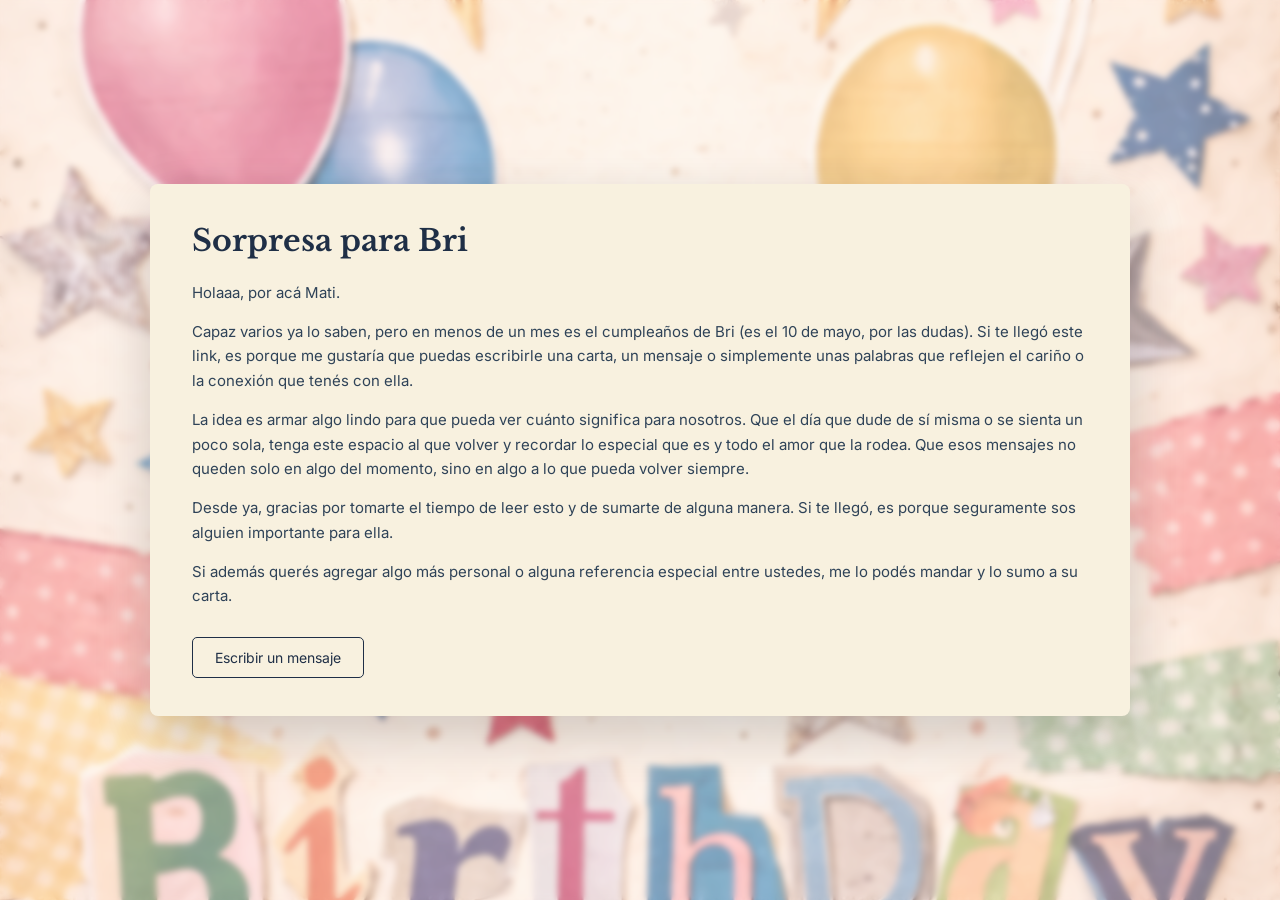
==== index.html @ b65a927a "Update index.html prueba envio img type="file" id="archivo" name="attachment" accept="image/*" ====
<!DOCTYPE html>
<html lang="es">
<head>
  <meta charset="UTF-8">
  <meta name="viewport" content="width=device-width, initial-scale=1.0">
  <title>Una carta para vos</title>

  <link href="https://fonts.googleapis.com/css2?family=Libre+Baskerville&family=Inter:wght@300;400&display=swap" rel="stylesheet">
  <link rel="stylesheet" href="Style.css">
</head>
<body>

  <main>

    <!-- CARTA -->
    <section class="carta" id="cartaPrincipal">
      <h1>Sorpresa para Bri</h1>

      <p>Holaaa, por acá Mati.</p>

      <p>
        Capaz varios ya lo saben, pero en menos de un mes es el cumpleaños de Bri
        (es el 10 de mayo, por las dudas). Si te llegó este link, es porque me gustaría
        que puedas escribirle una carta, un mensaje o simplemente unas palabras que
        reflejen el cariño o la conexión que tenés con ella.
      </p>

      <p>
        La idea es armar algo lindo para que pueda ver cuánto significa para nosotros.
        Que el día que dude de sí misma o se sienta un poco sola, tenga este espacio
        al que volver y recordar lo especial que es y todo el amor que la rodea.
        Que esos mensajes no queden solo en algo del momento, sino en algo a lo que
        pueda volver siempre.
      </p>

      <p>
        Desde ya, gracias por tomarte el tiempo de leer esto y de sumarte de alguna manera.
        Si te llegó, es porque seguramente sos alguien importante para ella.
      </p>

      <p>
        Si además querés agregar algo más personal o alguna referencia especial entre ustedes,
        me lo podés mandar y lo sumo a su carta.
      </p>

      <button type="button" id="btnAbrirFormulario">Escribir un mensaje</button>
    </section>

    <!-- FORMULARIO -->
    <section class="formulario" id="contenedorFormulario">

      <h2>Dejá tu mensaje</h2>

      <form id="formCarta" enctype="multipart/form-data">

        <input type="hidden" name="access_key" value="314661be-7d50-4c9a-a743-e65715cbb8c8">
        <input type="hidden" name="subject" value="Nuevo mensaje para Bri">
        <input type="hidden" name="from_name" value="Cartas para Bri">

        <div>
          <label for="name">Tu nombre</label>
          <input type="text" id="name" name="name" placeholder="Escribe tu nombre" required>
        </div>

        <div>
          <label for="message">Tu mensaje</label>
          <textarea
            id="message"
            name="message"
            rows="8"
            placeholder="Escribe acá lo que quieras decir..."
            required
          ></textarea>
        </div>

        <div>
    <label for="archivo">Adjuntar imagen (opcional, hasta 10mb)</label>
    <input type="file" id="archivo" name="attachment" accept="image/*">
  </div>

        <p id="estadoEnvio"></p>

        <div class="botones-formulario">
          <button type="submit">Enviar mensaje</button>
          <button type="button" id="btnVolverCarta">Volver</button>
        </div>

      </form>

    </section>

  </main>

  <script>
    var btnAbrirFormulario = document.getElementById("btnAbrirFormulario");
    var btnVolverCarta = document.getElementById("btnVolverCarta");
    var cartaPrincipal = document.getElementById("cartaPrincipal");
    var contenedorFormulario = document.getElementById("contenedorFormulario");
    var formCarta = document.getElementById("formCarta");
    var estadoEnvio = document.getElementById("estadoEnvio");

    btnAbrirFormulario.addEventListener("click", function () {
      cartaPrincipal.style.display = "none";
      contenedorFormulario.style.display = "block";
    });

    btnVolverCarta.addEventListener("click", function () {
      contenedorFormulario.style.display = "none";
      cartaPrincipal.style.display = "block";
      estadoEnvio.textContent = "";
    });

    formCarta.addEventListener("submit", function(e) {
      e.preventDefault();

      estadoEnvio.textContent = "Enviando mensaje...";

      var formData = new FormData(formCarta);

      fetch("https://api.web3forms.com/submit", {
        method: "POST",
        body: formData
      })
      .then(response => response.json())
      .then(data => {
        if (data.success) {
          estadoEnvio.textContent = "Mensaje enviado correctamente 💌";
          formCarta.reset();
        } else {
          estadoEnvio.textContent = "Error al enviar el mensaje";
        }
      })
      .catch(() => {
        estadoEnvio.textContent = "Error de conexión";
      });
    });
  </script>

</body>
</html>
---- Style.css ----
* {
  margin: 0;
  padding: 0;
  box-sizing: border-box;
}

body {
  min-height: 100vh;
  font-family: 'Inter', sans-serif;
  color: #2c2c2c;
  position: relative;
  overflow-x: hidden;
}

/* Fondo animado */
body::before {
  content: "";
  position: fixed;
  inset: 0;
  background-image: url("./happ.png");
  background-size: cover;
  background-position: center;
  background-repeat: no-repeat;
  transform: scale(1.05);
  animation: moverFondo 18s ease-in-out infinite alternate;
  z-index: -2;
}

/* Capa difusa arriba del fondo */
body::after {
  content: "";
  position: fixed;
  inset: 0;
  background: rgba(255, 255, 255, 0.32);
  backdrop-filter: blur(3px);
  z-index: -1;
}

main {
  min-height: 100vh;
  display: flex;
  align-items: center;
  justify-content: center;
  padding: 40px 20px;
}

/* Carta y formulario comparten estilo */
.carta,
.formulario {
  width: 100%;
  max-width: 980px;
  background: #f8f1df;
  border-radius: 8px;
  padding: 38px 42px;
  box-shadow: 0 20px 55px rgba(0, 0, 0, 0.18);
  animation: aparecerCarta 0.5s ease;
}

.carta h1,
.formulario h2 {
  font-family: 'Libre Baskerville', serif;
  color: #1f2f46;
}

.carta h1 {
  font-size: 30px;
  margin-bottom: 22px;
}

.formulario h2 {
  font-size: 24px;
  margin-bottom: 22px;
}

.carta p {
  font-size: 15px;
  line-height: 1.65;
  color: #2f4358;
  margin-bottom: 14px;
}

button {
  margin-top: 14px;
  padding: 11px 22px;
  border: 1px solid #1f2f46;
  background: transparent;
  color: #1f2f46;
  border-radius: 5px;
  font-size: 14px;
  font-family: 'Inter', sans-serif;
  cursor: pointer;
  transition: all 0.25s ease;
}

button:hover {
  background: #1f2f46;
  color: #ffffff;
  transform: translateY(-1px);
}

.formulario {
  display: none;
}

.formulario div {
  margin-bottom: 18px;
}

label {
  display: block;
  margin-bottom: 8px;
  font-size: 14px;
  color: #31465c;
}

input,
textarea {
  width: 100%;
  border: none;
  border-bottom: 1px solid #a7acb3;
  background: transparent;
  padding: 10px 2px;
  font-size: 14px;
  font-family: 'Inter', sans-serif;
  color: #2c2c2c;
}

input::placeholder,
textarea::placeholder {
  color: #7d8791;
}

input:focus,
textarea:focus {
  outline: none;
  border-bottom: 1px solid #1f2f46;
}

/* Botones del formulario */
.botones-formulario {
  display: flex;
  gap: 12px;
  flex-wrap: wrap;
  margin-top: 20px;
}

/* Animaciones */
@keyframes aparecerCarta {
  from {
    opacity: 0;
    transform: translateY(16px);
  }
  to {
    opacity: 1;
    transform: translateY(0);
  }
}

@keyframes moverFondo {
  0% {
    transform: scale(1.05) translate(0px, 0px);
  }
  100% {
    transform: scale(1.1) translate(-12px, -8px);
  }
}

@media (max-width: 768px) {
  main {
    padding: 24px 16px;
  }

  .carta,
  .formulario {
    padding: 26px 22px;
    max-width: 100%;
  }

  .carta h1 {
    font-size: 24px;
  }

  .formulario h2 {
    font-size: 21px;
  }

  .carta p {
    font-size: 14px;
    line-height: 1.55;
  }
}
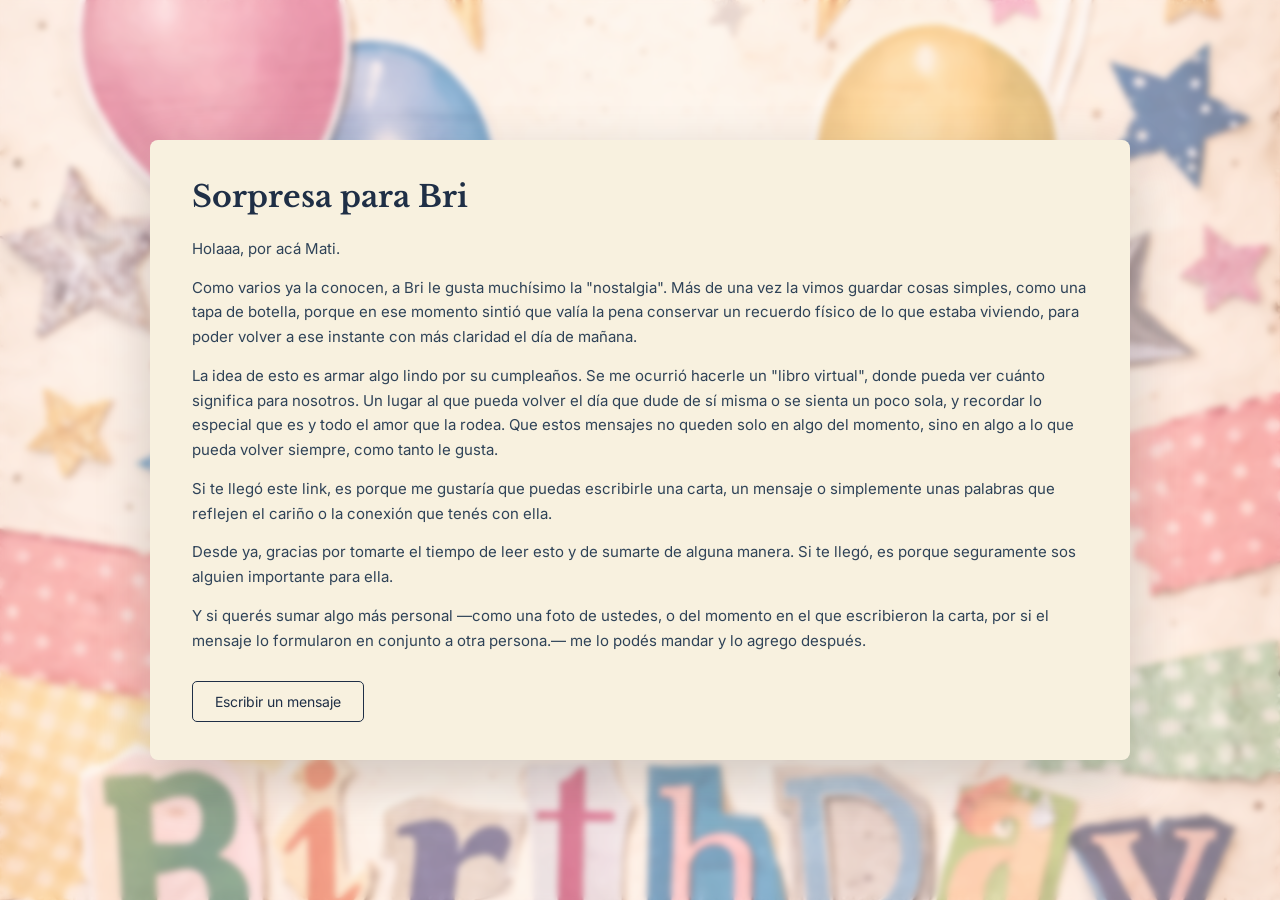
==== commit b8912ace: "Update index.html saque la opcion de enviar img por MB y cambie el mensaje" ====
--- a/index.html
+++ b/index.html
@@ -18,30 +18,38 @@
 
       <p>Holaaa, por acá Mati.</p>
 
-      <p>
-        Capaz varios ya lo saben, pero en menos de un mes es el cumpleaños de Bri
-        (es el 10 de mayo, por las dudas). Si te llegó este link, es porque me gustaría
-        que puedas escribirle una carta, un mensaje o simplemente unas palabras que
-        reflejen el cariño o la conexión que tenés con ella.
-      </p>
+<p>
+  Como varios ya la conocen, a Bri le gusta muchísimo la "nostalgia".
+  Más de una vez la vimos guardar cosas simples, como una tapa de botella,
+  porque en ese momento sintió que valía la pena conservar un recuerdo físico
+  de lo que estaba viviendo, para poder volver a ese instante con más claridad el día de mañana.
+</p>
 
-      <p>
-        La idea es armar algo lindo para que pueda ver cuánto significa para nosotros.
-        Que el día que dude de sí misma o se sienta un poco sola, tenga este espacio
-        al que volver y recordar lo especial que es y todo el amor que la rodea.
-        Que esos mensajes no queden solo en algo del momento, sino en algo a lo que
-        pueda volver siempre.
-      </p>
+<p>
+  La idea de esto es armar algo lindo por su cumpleaños.
+  Se me ocurrió hacerle un "libro virtual", donde pueda ver cuánto significa para nosotros.
+  Un lugar al que pueda volver el día que dude de sí misma o se sienta un poco sola,
+  y recordar lo especial que es y todo el amor que la rodea.
+  Que estos mensajes no queden solo en algo del momento,
+  sino en algo a lo que pueda volver siempre, como tanto le gusta.
+</p>
 
-      <p>
-        Desde ya, gracias por tomarte el tiempo de leer esto y de sumarte de alguna manera.
-        Si te llegó, es porque seguramente sos alguien importante para ella.
-      </p>
+<p>
+  Si te llegó este link, es porque me gustaría que puedas escribirle una carta,
+  un mensaje o simplemente unas palabras que reflejen el cariño o la conexión que tenés con ella.
+</p>
 
-      <p>
-        Si además querés agregar algo más personal o alguna referencia especial entre ustedes,
-        me lo podés mandar y lo sumo a su carta.
-      </p>
+<p>
+  Desde ya, gracias por tomarte el tiempo de leer esto y de sumarte de alguna manera.
+  Si te llegó, es porque seguramente sos alguien importante para ella.
+</p>
+
+<p>
+  Y si querés sumar algo más personal —como una foto de ustedes,
+  o del momento en el que escribieron la carta,
+  por si el mensaje lo formularon en conjunto a otra persona.—
+  me lo podés mandar y lo agrego después.
+</p>
 
       <button type="button" id="btnAbrirFormulario">Escribir un mensaje</button>
     </section>
@@ -72,11 +80,6 @@
             required
           ></textarea>
         </div>
-
-        <div>
-    <label for="archivo">Adjuntar imagen (opcional, hasta 10mb)</label>
-    <input type="file" id="archivo" name="attachment" accept="image/*">
-  </div>
 
         <p id="estadoEnvio"></p>
 
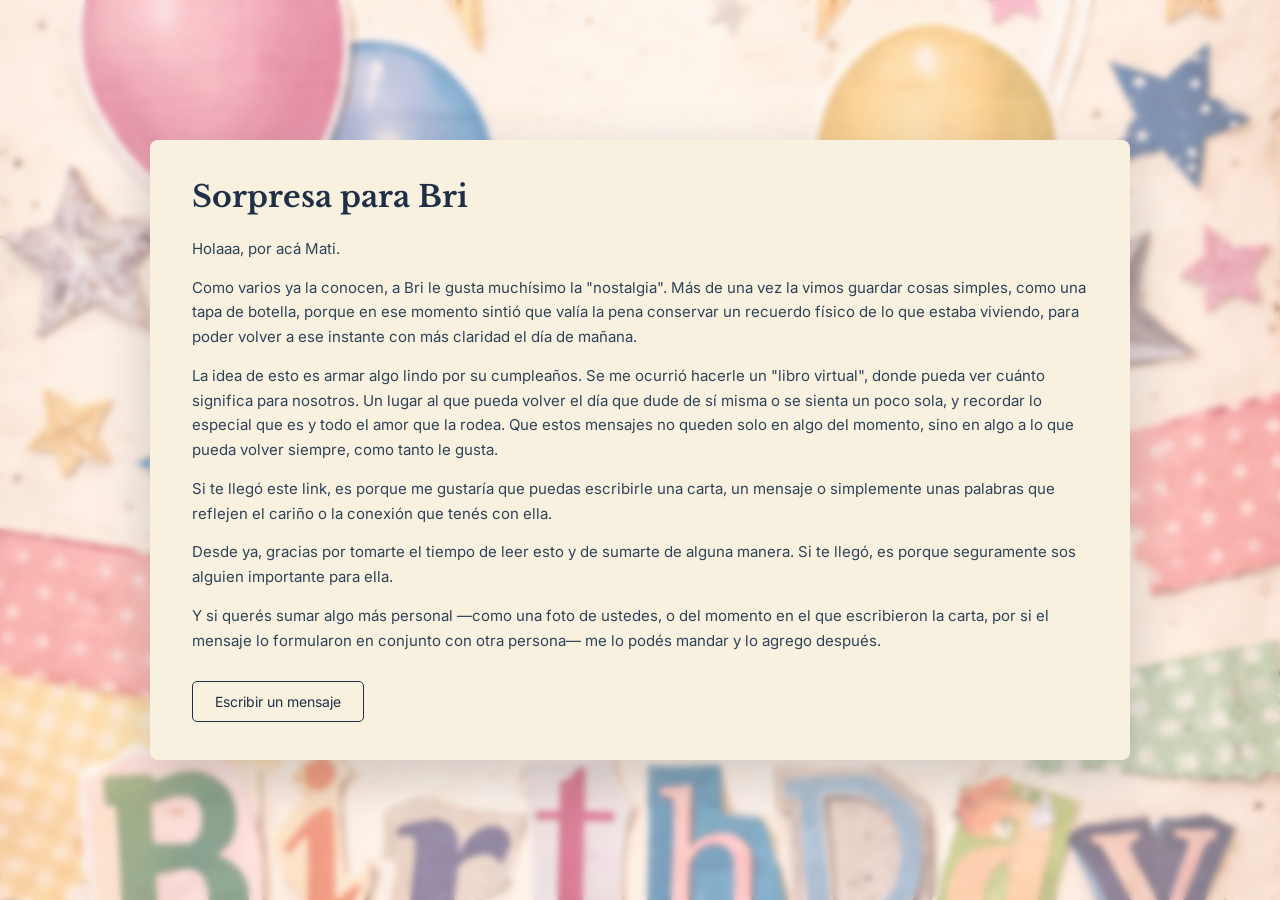
==== commit 9925966d: "Update index.html" ====
--- a/index.html
+++ b/index.html
@@ -5,69 +5,75 @@
   <meta name="viewport" content="width=device-width, initial-scale=1.0">
   <title>Una carta para vos</title>
 
-  <link href="https://fonts.googleapis.com/css2?family=Libre+Baskerville&family=Inter:wght@300;400&display=swap" rel="stylesheet">
+  <link href="https://fonts.googleapis.com/css2?family=Libre+Baskerville&family=Inter:wght@300;400;500&display=swap" rel="stylesheet">
   <link rel="stylesheet" href="Style.css">
 </head>
 <body>
 
   <main>
 
-    <!-- CARTA -->
     <section class="carta" id="cartaPrincipal">
       <h1>Sorpresa para Bri</h1>
 
       <p>Holaaa, por acá Mati.</p>
 
-<p>
-  Como varios ya la conocen, a Bri le gusta muchísimo la "nostalgia".
-  Más de una vez la vimos guardar cosas simples, como una tapa de botella,
-  porque en ese momento sintió que valía la pena conservar un recuerdo físico
-  de lo que estaba viviendo, para poder volver a ese instante con más claridad el día de mañana.
-</p>
+      <p>
+        Como varios ya la conocen, a Bri le gusta muchísimo la "nostalgia".
+        Más de una vez la vimos guardar cosas simples, como una tapa de botella,
+        porque en ese momento sintió que valía la pena conservar un recuerdo físico
+        de lo que estaba viviendo, para poder volver a ese instante con más claridad el día de mañana.
+      </p>
 
-<p>
-  La idea de esto es armar algo lindo por su cumpleaños.
-  Se me ocurrió hacerle un "libro virtual", donde pueda ver cuánto significa para nosotros.
-  Un lugar al que pueda volver el día que dude de sí misma o se sienta un poco sola,
-  y recordar lo especial que es y todo el amor que la rodea.
-  Que estos mensajes no queden solo en algo del momento,
-  sino en algo a lo que pueda volver siempre, como tanto le gusta.
-</p>
+      <p>
+        La idea de esto es armar algo lindo por su cumpleaños.
+        Se me ocurrió hacerle un "libro virtual", donde pueda ver cuánto significa para nosotros.
+        Un lugar al que pueda volver el día que dude de sí misma o se sienta un poco sola,
+        y recordar lo especial que es y todo el amor que la rodea.
+        Que estos mensajes no queden solo en algo del momento,
+        sino en algo a lo que pueda volver siempre, como tanto le gusta.
+      </p>
 
-<p>
-  Si te llegó este link, es porque me gustaría que puedas escribirle una carta,
-  un mensaje o simplemente unas palabras que reflejen el cariño o la conexión que tenés con ella.
-</p>
+      <p>
+        Si te llegó este link, es porque me gustaría que puedas escribirle una carta,
+        un mensaje o simplemente unas palabras que reflejen el cariño o la conexión que tenés con ella.
+      </p>
 
-<p>
-  Desde ya, gracias por tomarte el tiempo de leer esto y de sumarte de alguna manera.
-  Si te llegó, es porque seguramente sos alguien importante para ella.
-</p>
+      <p>
+        Desde ya, gracias por tomarte el tiempo de leer esto y de sumarte de alguna manera.
+        Si te llegó, es porque seguramente sos alguien importante para ella.
+      </p>
 
-<p>
-  Y si querés sumar algo más personal —como una foto de ustedes,
-  o del momento en el que escribieron la carta,
-  por si el mensaje lo formularon en conjunto a otra persona.—
-  me lo podés mandar y lo agrego después.
-</p>
+      <p>
+        Y si querés sumar algo más personal —como una foto de ustedes,
+        o del momento en el que escribieron la carta,
+        por si el mensaje lo formularon en conjunto con otra persona—
+        me lo podés mandar y lo agrego después.
+      </p>
 
       <button type="button" id="btnAbrirFormulario">Escribir un mensaje</button>
     </section>
 
-    <!-- FORMULARIO -->
     <section class="formulario" id="contenedorFormulario">
-
       <h2>Dejá tu mensaje</h2>
 
-      <form id="formCarta" enctype="multipart/form-data">
-
+      <form
+        id="formCarta"
+        action="https://api.web3forms.com/submit"
+        method="POST"
+      >
         <input type="hidden" name="access_key" value="314661be-7d50-4c9a-a743-e65715cbb8c8">
         <input type="hidden" name="subject" value="Nuevo mensaje para Bri">
         <input type="hidden" name="from_name" value="Cartas para Bri">
 
         <div>
           <label for="name">Tu nombre</label>
-          <input type="text" id="name" name="name" placeholder="Escribe tu nombre" required>
+          <input
+            type="text"
+            id="name"
+            name="name"
+            placeholder="Escribe tu nombre"
+            required
+          >
         </div>
 
         <div>
@@ -81,15 +87,28 @@
           ></textarea>
         </div>
 
-        <p id="estadoEnvio"></p>
+        <div class="campo-archivo">
+          <label for="attachment">Adjuntar imagen (opcional)</label>
+          <input
+            type="file"
+            id="attachment"
+            name="attachment"
+            data-advanced="true"
+            accept="image/*"
+            data-max-file-size="10MB"
+            data-max-files="1"
+            data-content='Arrastra una imagen o <span class="filepond--label-action">búscala</span>'
+          >
+          <p class="ayuda-archivo">
+            Si querés, podés adjuntar una foto de ustedes o del momento en que escribieron la carta.
+          </p>
+        </div>
 
         <div class="botones-formulario">
           <button type="submit">Enviar mensaje</button>
           <button type="button" id="btnVolverCarta">Volver</button>
         </div>
-
       </form>
-
     </section>
 
   </main>
@@ -99,8 +118,6 @@
     var btnVolverCarta = document.getElementById("btnVolverCarta");
     var cartaPrincipal = document.getElementById("cartaPrincipal");
     var contenedorFormulario = document.getElementById("contenedorFormulario");
-    var formCarta = document.getElementById("formCarta");
-    var estadoEnvio = document.getElementById("estadoEnvio");
 
     btnAbrirFormulario.addEventListener("click", function () {
       cartaPrincipal.style.display = "none";
@@ -110,34 +127,9 @@
     btnVolverCarta.addEventListener("click", function () {
       contenedorFormulario.style.display = "none";
       cartaPrincipal.style.display = "block";
-      estadoEnvio.textContent = "";
-    });
-
-    formCarta.addEventListener("submit", function(e) {
-      e.preventDefault();
-
-      estadoEnvio.textContent = "Enviando mensaje...";
-
-      var formData = new FormData(formCarta);
-
-      fetch("https://api.web3forms.com/submit", {
-        method: "POST",
-        body: formData
-      })
-      .then(response => response.json())
-      .then(data => {
-        if (data.success) {
-          estadoEnvio.textContent = "Mensaje enviado correctamente 💌";
-          formCarta.reset();
-        } else {
-          estadoEnvio.textContent = "Error al enviar el mensaje";
-        }
-      })
-      .catch(() => {
-        estadoEnvio.textContent = "Error de conexión";
-      });
     });
   </script>
 
+  <script src="https://web3forms.com/client/script.js" async defer></script>
 </body>
 </html>
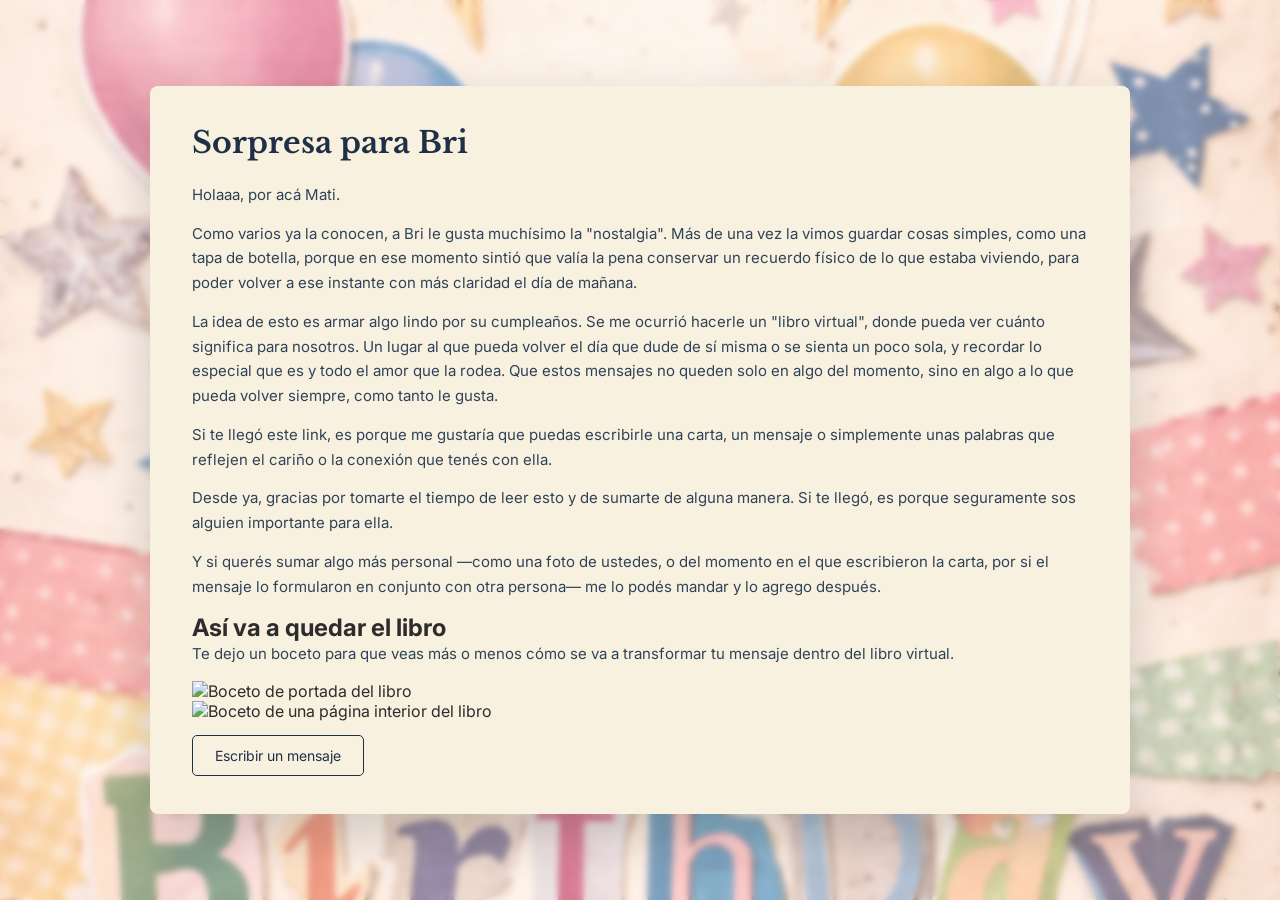
==== commit 0e8f1d9b: "Update index.html" ====
--- a/index.html
+++ b/index.html
@@ -49,6 +49,24 @@
         por si el mensaje lo formularon en conjunto con otra persona—
         me lo podés mandar y lo agrego después.
       </p>
+
+      <section class="preview-libro">
+        <h2>Así va a quedar el libro</h2>
+        <p>
+          Te dejo un boceto para que veas más o menos cómo se va a transformar
+          tu mensaje dentro del libro virtual.
+        </p>
+
+        <div class="preview-grid">
+          <figure class="preview-item">
+            <img src="boceto-portada.png" alt="Boceto de portada del libro">
+          </figure>
+
+          <figure class="preview-item">
+            <img src="boceto-interior.png" alt="Boceto de una página interior del libro">
+          </figure>
+        </div>
+      </section>
 
       <button type="button" id="btnAbrirFormulario">Escribir un mensaje</button>
     </section>
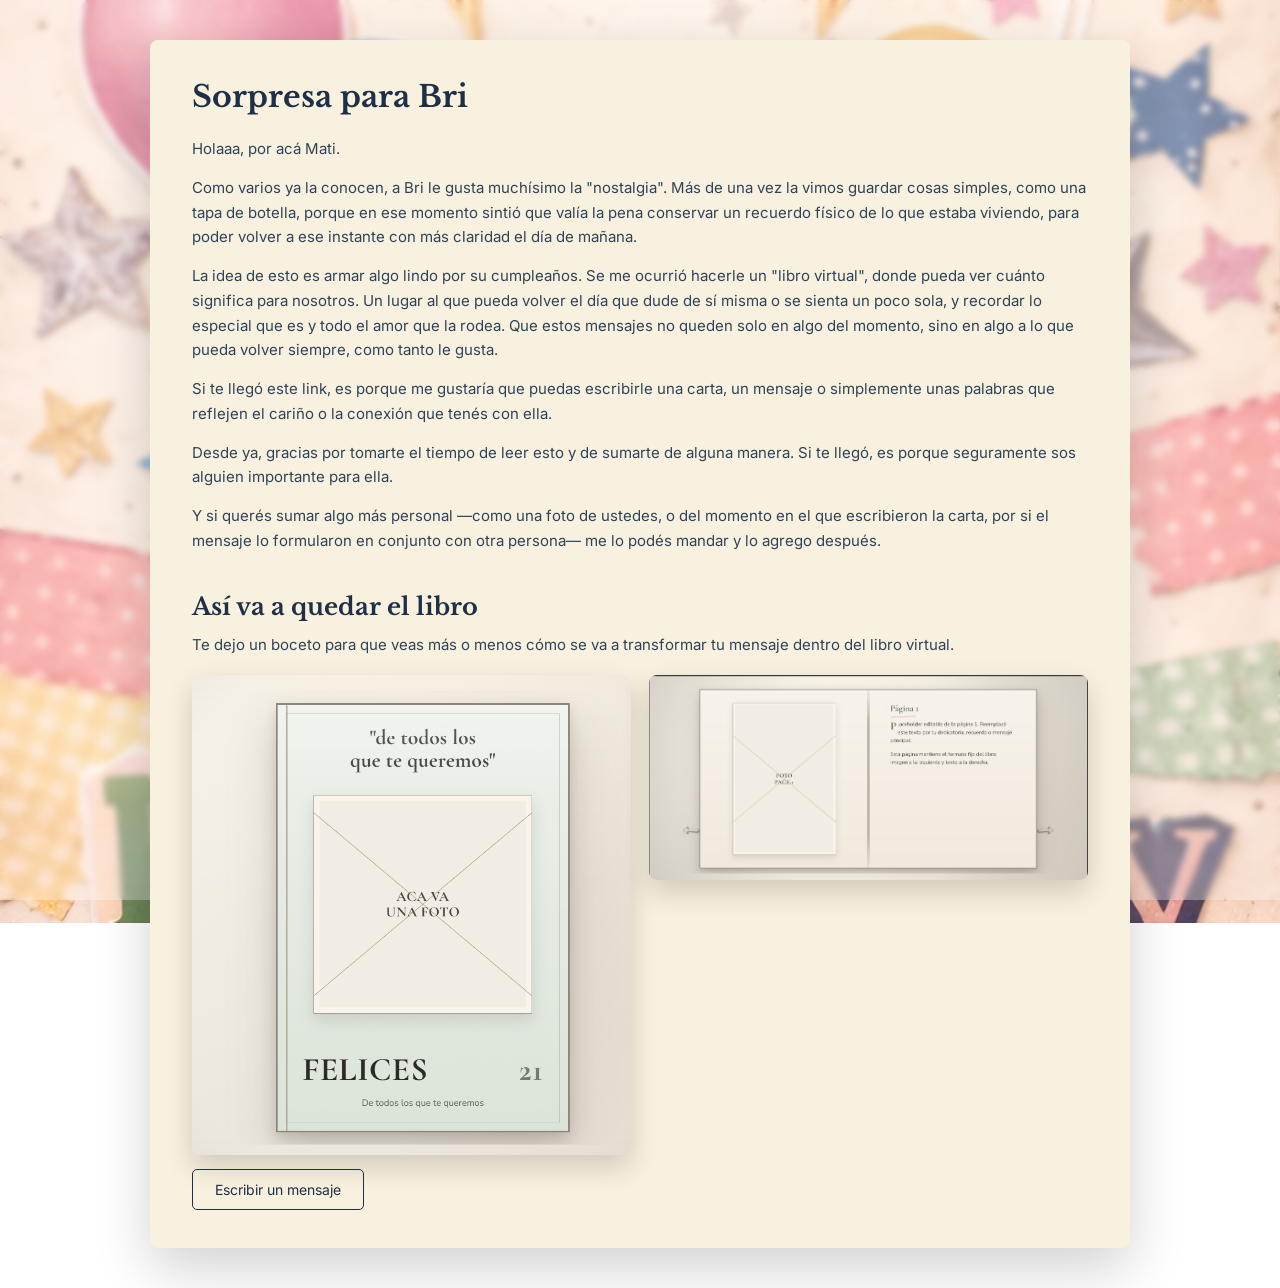
==== commit b864f535: "Update index.html" ====
--- a/index.html
+++ b/index.html
@@ -59,11 +59,11 @@
 
         <div class="preview-grid">
           <figure class="preview-item">
-            <img src="boceto-portada.png" alt="Boceto de portada del libro">
+            <img src="boceto-portada.png.png" alt="Boceto de portada del libro">
           </figure>
 
           <figure class="preview-item">
-            <img src="boceto-interior.png" alt="Boceto de una página interior del libro">
+            <img src="boceto-interior.png.png" alt="Boceto de una página interior del libro">
           </figure>
         </div>
       </section>
--- a/Style.css
+++ b/Style.css
@@ -12,7 +12,6 @@
   overflow-x: hidden;
 }
 
-/* Fondo animado */
 body::before {
   content: "";
   position: fixed;
@@ -23,20 +22,21 @@
   background-repeat: no-repeat;
   transform: scale(1.05);
   animation: moverFondo 18s ease-in-out infinite alternate;
-  z-index: -2;
-}
-
-/* Capa difusa arriba del fondo */
+  z-index: 0;
+}
+
 body::after {
   content: "";
   position: fixed;
   inset: 0;
   background: rgba(255, 255, 255, 0.32);
   backdrop-filter: blur(3px);
-  z-index: -1;
+  z-index: 1;
 }
 
 main {
+  position: relative;
+  z-index: 2;
   min-height: 100vh;
   display: flex;
   align-items: center;
@@ -44,7 +44,6 @@
   padding: 40px 20px;
 }
 
-/* Carta y formulario comparten estilo */
 .carta,
 .formulario {
   width: 100%;
@@ -57,7 +56,8 @@
 }
 
 .carta h1,
-.formulario h2 {
+.formulario h2,
+.preview-libro h2 {
   font-family: 'Libre Baskerville', serif;
   color: #1f2f46;
 }
@@ -136,7 +136,17 @@
   border-bottom: 1px solid #1f2f46;
 }
 
-/* Botones del formulario */
+.campo-archivo {
+  margin-top: 10px;
+}
+
+.ayuda-archivo {
+  margin-top: 10px;
+  font-size: 13px;
+  line-height: 1.5;
+  color: #526477;
+}
+
 .botones-formulario {
   display: flex;
   gap: 12px;
@@ -144,6 +154,38 @@
   margin-top: 20px;
 }
 
+/* Boceto / preview */
+.preview-libro {
+  margin-top: 28px;
+  padding-top: 10px;
+}
+
+.preview-libro h2 {
+  font-size: 24px;
+  margin-bottom: 12px;
+}
+
+.preview-libro p {
+  margin-bottom: 18px;
+}
+
+.preview-grid {
+  display: grid;
+  grid-template-columns: repeat(2, 1fr);
+  gap: 18px;
+}
+
+.preview-item {
+  margin: 0;
+}
+
+.preview-item img {
+  display: block;
+  width: 100%;
+  border-radius: 8px;
+  box-shadow: 0 12px 28px rgba(0, 0, 0, 0.16);
+}
+
 /* Animaciones */
 @keyframes aparecerCarta {
   from {
@@ -180,7 +222,8 @@
     font-size: 24px;
   }
 
-  .formulario h2 {
+  .formulario h2,
+  .preview-libro h2 {
     font-size: 21px;
   }
 
@@ -188,4 +231,8 @@
     font-size: 14px;
     line-height: 1.55;
   }
-}
+
+  .preview-grid {
+    grid-template-columns: 1fr;
+  }
+}
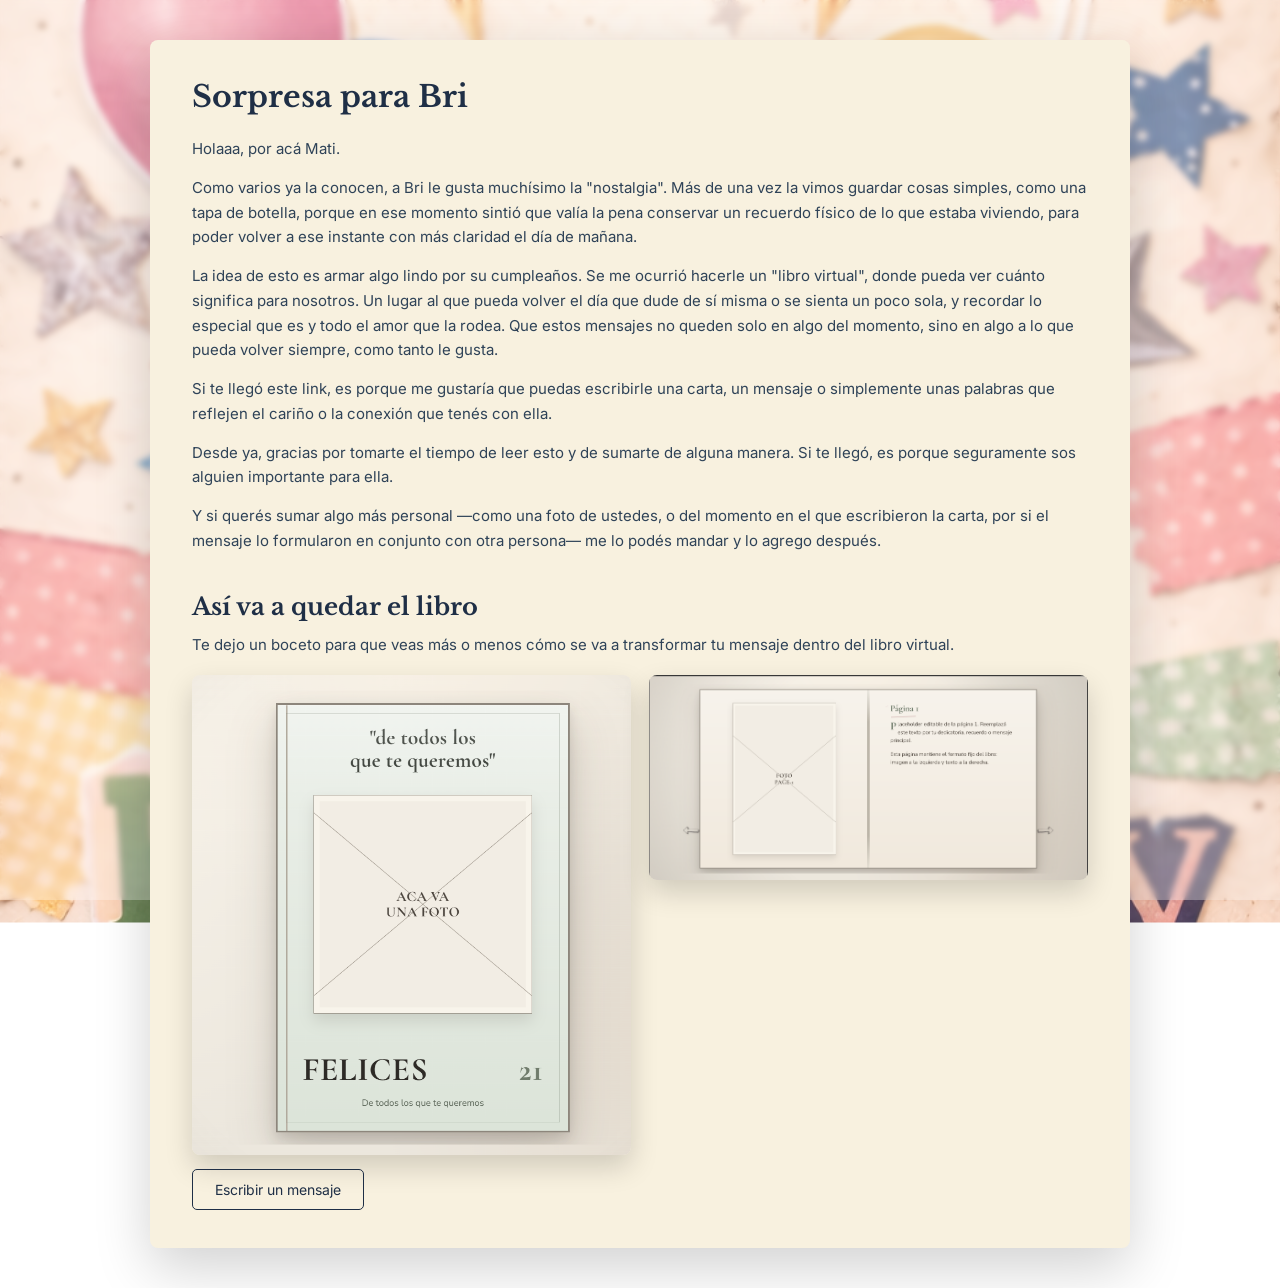
==== commit 483b56ad: "Update index.html" ====
--- a/index.html
+++ b/index.html
@@ -59,11 +59,11 @@
 
         <div class="preview-grid">
           <figure class="preview-item">
-            <img src="boceto-portada.png.png" alt="Boceto de portada del libro">
+            <img src="boceto-portada.png" alt="Boceto de portada del libro">
           </figure>
 
           <figure class="preview-item">
-            <img src="boceto-interior.png.png" alt="Boceto de una página interior del libro">
+            <img src="boceto-interior.png" alt="Boceto de una página interior del libro">
           </figure>
         </div>
       </section>
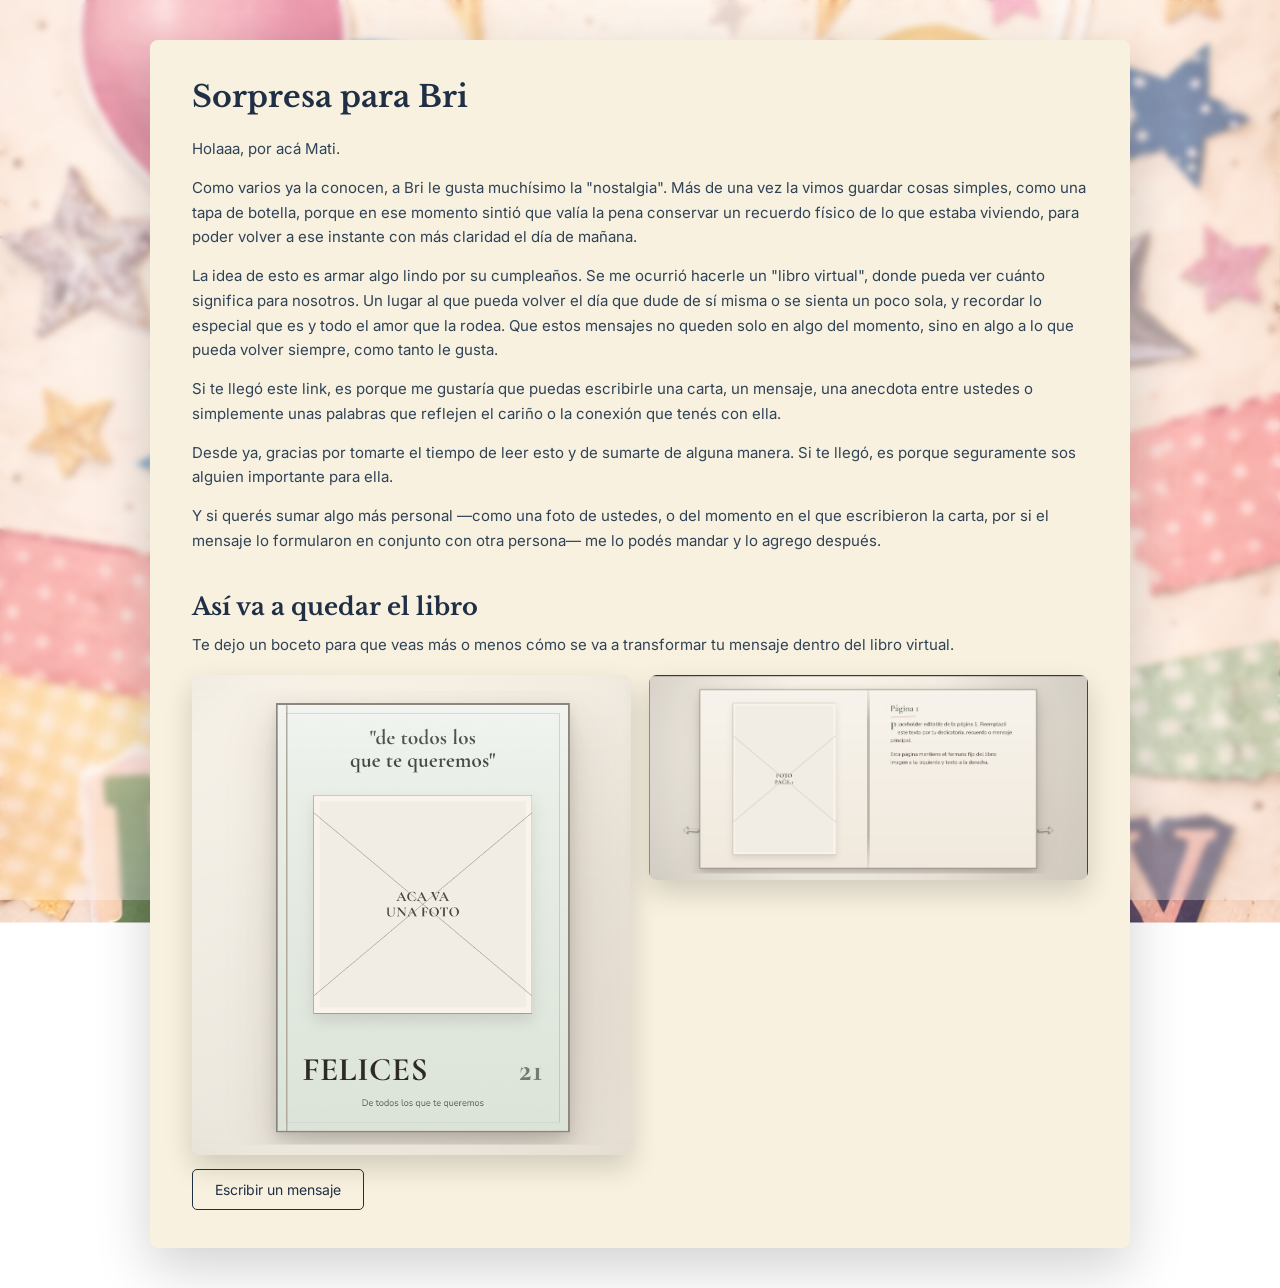
==== commit 05d8b2a0: "Update index.html" ====
--- a/index.html
+++ b/index.html
@@ -35,7 +35,7 @@
 
       <p>
         Si te llegó este link, es porque me gustaría que puedas escribirle una carta,
-        un mensaje o simplemente unas palabras que reflejen el cariño o la conexión que tenés con ella.
+        un mensaje, una anecdota entre ustedes o simplemente unas palabras que reflejen el cariño o la conexión que tenés con ella.
       </p>
 
       <p>
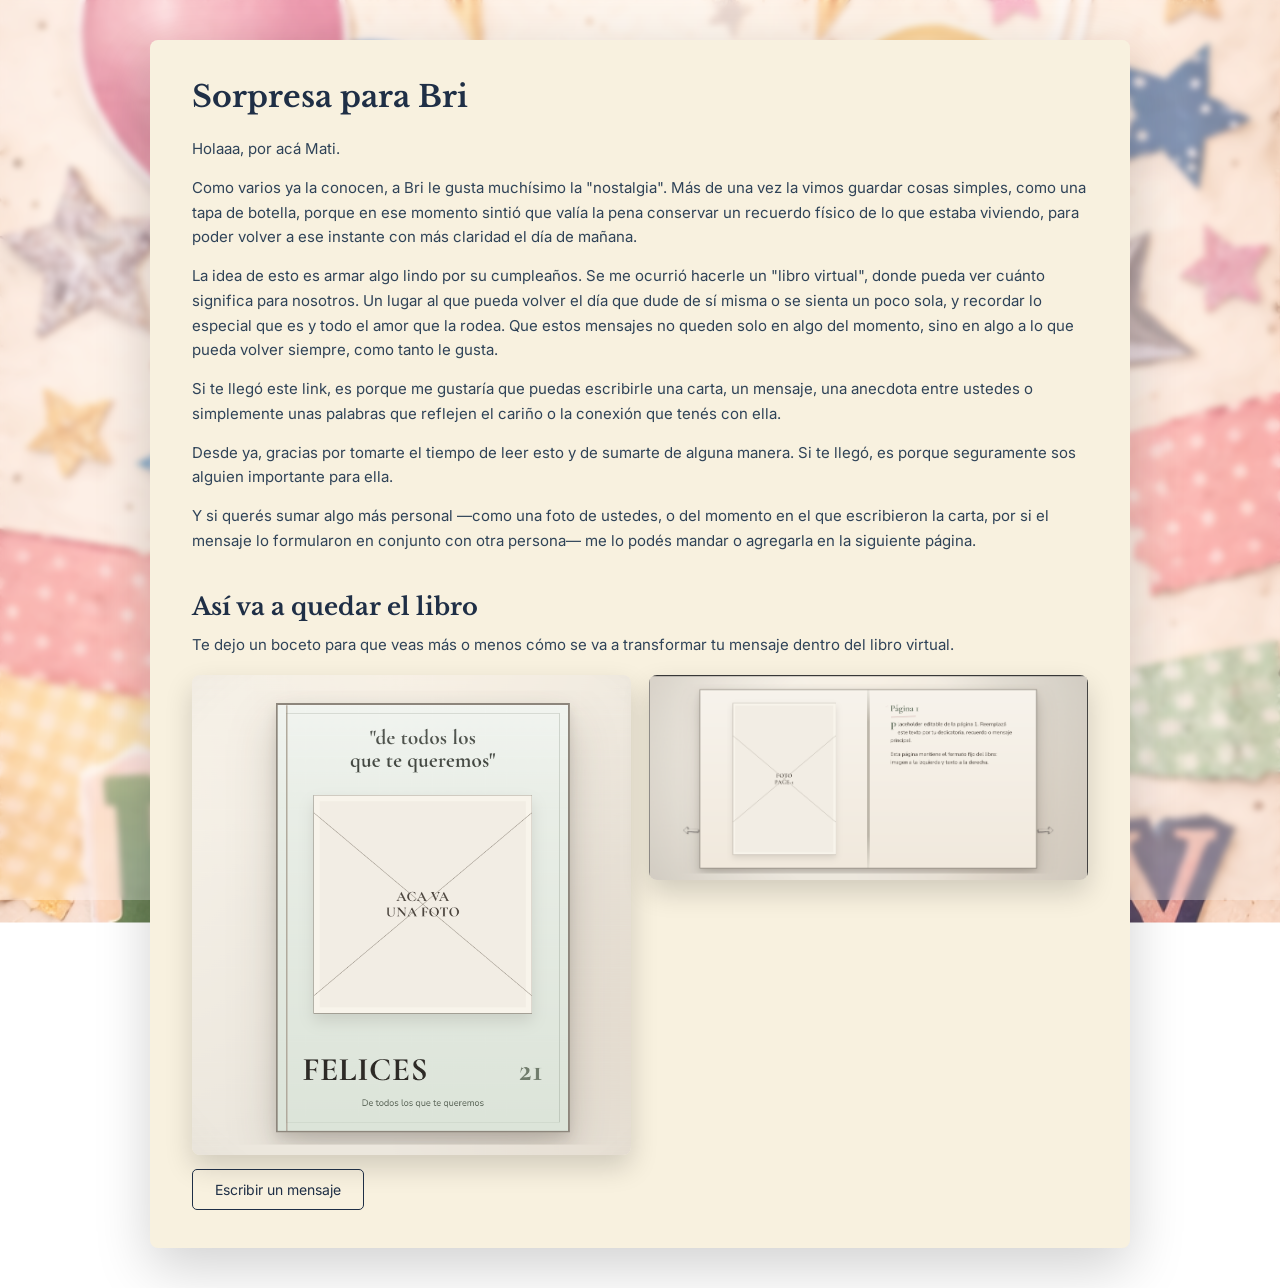
==== commit d68db400: "Update index.html" ====
--- a/index.html
+++ b/index.html
@@ -47,7 +47,7 @@
         Y si querés sumar algo más personal —como una foto de ustedes,
         o del momento en el que escribieron la carta,
         por si el mensaje lo formularon en conjunto con otra persona—
-        me lo podés mandar y lo agrego después.
+        me lo podés mandar o agregarla en la siguiente página.
       </p>
 
       <section class="preview-libro">
